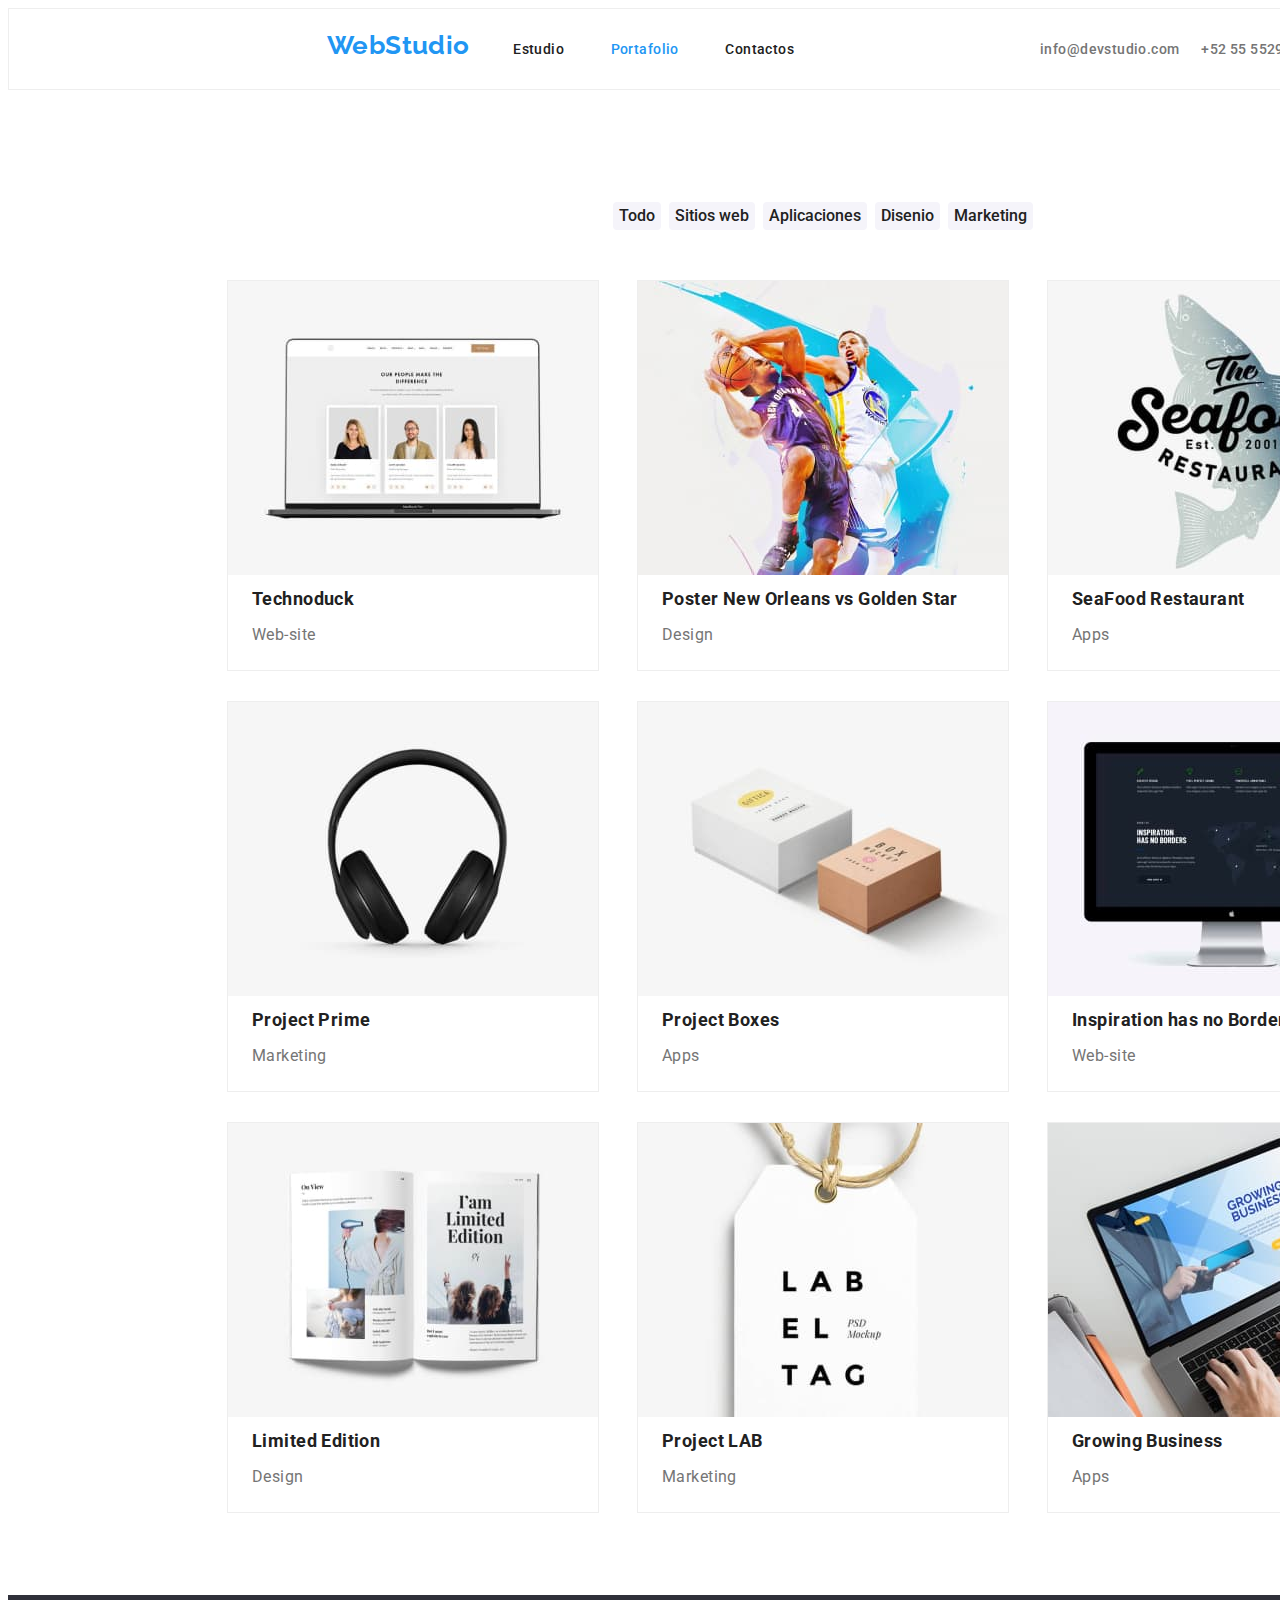
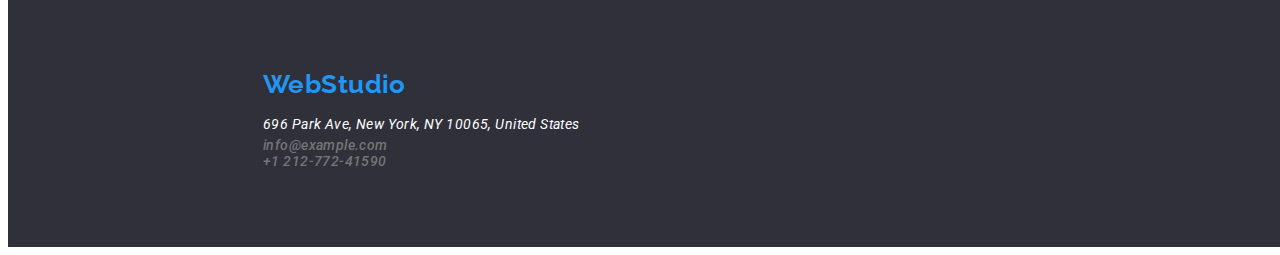
==== portfolio.html @ 9cf66648 "All changes updated" ====
<!DOCTYPE html>
<html lang="en">
  <head>
    <meta charset="UTF-8" />
    <meta http-equiv="X-UA-Compatible" content="IE=edge" />
    <meta name="viewport" content="width=device-width, initial-scale=1.0" />
    <title>Document</title>
    <link rel="stylesheet" href="./css/styles.css" />
    <link rel="stylesheet" href="index.html" />
  </head>
  <body class="body">
    <header class="header container">
      <nav>
        <a class="main_title decoration" href="index.html">WebStudio</a>
        <ul class="list_navigation style">
          <li class="button_nav decoration"><a class="button_links decoration" href="index.html">Estudio</a></li>
          <li class="button_nav decoration"><a class="button_links decoration current" href="portfolio.html">Portafolio</a></li>
          <li class="button_nav decoration"><a class="button_links decoration" href="#">Contactos</a></li>
        </ul>
      </nav>
      <ul class="list_contacts style">
        <li><a class="contacts_link decoration" href="mailto:info@devstudio.com">info@devstudio.com</a></li>
        <li><a class="contacts_link decoration" href="tel:+525555296000">+52 55 5529 6000</a></li>
      </ul>
    </header>
    <main>
      <section>
        <ul class="list_options container style">
          <li><button class="main_option" type="button">Todo</button></li>
          <li><button class="main_option" type="button">Sitios web</button></li>
          <li><button class="main_option" type="button">Aplicaciones</button></li>
          <li><button class="main_option" type="button">Disenio</button></li>
          <li><button class="main_option" type="button">Marketing</button></li>
        </ul>
        <ul class="list_images container style">
          <li class="images_items">
            <img
              src="./img/Project1WebsiteTechnoduck.jpg"
              alt="A laptop showing a Web-site"
              width="370"
              height="294"
            />
            <h3 class="main_article text_article">Technoduck</h3>
            <p class="article_name text_article">Web-site</p>
          </li>
          <li class="images_items">
            <img
              src="./img/Project2DesignPoster.jpg"
              alt="Two players playing basketball"
              width="370"
              height="294"
            />
            <h3 class="main_article text_article">Poster New Orleans vs Golden Star</h3>
            <p class="article_name text_article">Design</p>
          </li>
          <li class="images_items">
            <img
              src="./img/Project3AppsRestaurant.jpg"
              alt="An advertisement of a seafood restaurant"
              width="370"
              height="294"
            />
            <h3 class="main_article text_article">SeaFood Restaurant</h3>
            <p class="article_name text_article">Apps</p>
          </li>
          <li class="images_items">
            <img
              src="./img/Project4MarketingPrime.jpg"
              alt="A set of Black headphones"
              width="370"
              height="294"
            />
            <h3 class="main_article text_article">Project Prime</h3>
            <p class="article_name text_article">Marketing</p>
          </li>
          <li class="images_items">
            <img
              src="./img/Project5AppsBoxes.jpg"
              alt="A big white box next to a smaller brown one"
              width="370"
              height="294"
            />
            <h3 class="main_article text_article">Project Boxes</h3>
            <p class="article_name text_article">Apps</p>
          </li>
          <li class="images_items">
            <img
              src="./img/Project6WebsiteInspiration.jpg"
              alt="An IMac showing a map in black"
              width="370"
              height="294"
            />
            <h3 class="main_article text_article">Inspiration has no Borders</h3>
            <p class="article_name text_article">Web-site</p>
          </li>
          <li class="images_items">
            <img
              src="./img/Project7DesignLimited.jpg"
              alt="A wide open white magazine"
              width="370"
              height="294"
            />
            <h3 class="main_article text_article">Limited Edition</h3>
            <p class="article_name text_article">Design</p>
          </li>
          <li class="images_items">
            <img src="./img/Project8MarketingLab.jpg" alt="a white tag" width="370" height="294" />
            <h3 class="main_article text_article">Project LAB</h3>
            <p class="article_name text_article">Marketing</p>
          </li>
          <li class="images_items">
            <img
              src="./img/project9AppsBusiness.jpg"
              alt="two ahnds typing on a macbook"
              width="370"
              height="294"
            />
            <h3 class="main_article text_article">Growing Business</h3>
            <p class="article_name text_article">Apps</p>
          </li>
        </ul>
      </section>
    </main>
    <footer class="footer">
      <div class="footer_page container">
        <ul class="list_title style">
          <li><a class="main_title decoration" href="#">WebStudio</a></li>
        </ul>
        <address>
          <ul class="list_footer style">
            <li>
              <a
                class="address_map decoration"
                href="enlace_google_maps"
                target="_blank"
                rel="noopener noreferrer nofollow"
                >696 Park Ave, New York, NY 10065, United States</a
              >
            </li>
            <li><a class="contacts_link decoration" href="mailto:info@example.com">info@example.com</a></li>
            <li><a class="contacts_link decoration" href="tel:+1212-772-4150">+1 212-772-41590</a></li>
          </ul>
        </address>
      </div>  
    </footer>
  </body>
</html>
---- css/styles.css ----
@import url('https://fonts.googleapis.com/css2?family=Cherry+Bomb+One&family=Poppins:wght@300&family=Raleway:ital,wght@0,100;0,200;0,300;0,400;0,500;0,600;0,700;0,800;0,900;1,100;1,200;1,300;1,400;1,500;1,600;1,700;1,800;1,900&family=Roboto:ital,wght@0,100;0,300;0,400;0,500;0,700;0,900;1,100;1,300;1,400;1,500;1,700;1,900&display=swap');

@import url('https://fonts.googleapis.com/css2?family=Cherry+Bomb+One&family=Poppins:wght@300&family=Raleway:ital,wght@0,100;0,200;0,300;0,400;0,500;0,600;0,700;0,800;0,900;1,100;1,200;1,300;1,400;1,500;1,600;1,700;1,800;1,900&display=swap');

/* generals */
:root{
    --primary-color:rgb(33, 150, 243);
    --font-color:rgb(33, 33, 33);
    --detail-color:rgb(255, 255, 255);
    --inactive-color:rgb(117, 117, 117);
    --background-color-1: rgb(47, 48, 58);
    --background-color-2: rgb(245, 244, 250);
    --font-family-1: 'Roboto', sans-serif;
    --font-family-2: 'Raleway', sans-serif,'cherry Bomb One';
}

.container{
    width: 1200px;
    padding: 0px 215px 0px 215px;
    margin: 0px;
}

.body{
    font-family: var(--font-family-1);
    color: var(--primary-color);
    font-size:14px;
    letter-spacing: 0.03em;
    width: 1600px;
}

.style{
    list-style: none;
}

.decoration{
    text-decoration: none;
}

/* header */
.header{
    height: 80px;
    display: flex;
    justify-content: space-around;  
    align-items: center;
    border: 1px solid #eee;
}

.main_title{
    color: var(--primary-color);
    font-family: var(--font-family-2);
    font-weight: 700;
    font-size: 26px;
    line-height: 1.17;
    width: 696px;
}
.button_nav .button_links{
    color: var(--font-color);
    cursor: pointer ;
    font-weight: 500;
    line-height: 1.17;
}

.list_navigation{
    display: inline-flex;
    width: 281px;
    height: 16px;
    top: 32px;
    left: 453px;
    justify-content: space-between;
}

.button_nav .button_links:hover{
    color: var(--primary-color);
}

.button_nav .current {
    color: var(--primary-color);
}

.list_contacts{
    justify-content: space-between;
    display: inline-flex;
    width: 281px;
    height: 16px;
    top: 32px;
    left: 453px;
}

.contacts_link{
    color: var(--inactive-color);
    cursor: pointer ;
    font-weight: 500;
    line-height: 1.17;
}


.contacts_link:hover{
    color:var(--primary-color);
}

/* title */
.title{
    background: var(--background-color-1);
    width: 1600px;
    height: 600px;
    top: 80px;
    left: -4px;
    text-align: center;
    justify-content: center;
}

.title_text{
    line-height: 1.36;
    color: var(--detail-color);
    text-align: center;
    font-family: var(--font-family-1);
    font-size: 44px;
    font-style: normal;
    font-weight: 900;
    letter-spacing: 2.64px;
    text-transform: uppercase;
    padding: 200px 452px 40px 452px;
}

.button_title{
    color: var(--detail-color);
    background-color: var(--primary-color);
    cursor: pointer;
    font-family: var(--font-family-1);
    font-weight: 700;
    font-size: 16px;
    line-height: 1.87;
    border-radius: 4px;
    width: 261px;
    height: 50px;
}

.button_title:hover{
    background-color: var(--detail-color);
    color: var(--primary-color);
} 

/* section 1 services */
.service{
    font-weight: 700;
    color: var(--font-color);
    line-height: 1.17;
}

.list_service{
    display: flex;
    padding-top: 95px;
}

.service_box{
   margin: 15px;
}

.service_description{
    font-weight: 400;
    color: var(--inactive-color);
    line-height: 1.71;
}

/* section 2  services images*/
.list_images{
    display: flex;
    padding-bottom: 94px;
    gap: 30.26px;
}

.images_title{
    color: var(--font-color);
    font-weight: 700;
    font-size: 36px;
    line-height: 1.17;
    text-align: center;
    padding-bottom: 55.05px;
    padding-top: 94px;
}

.images_what_we_do{
    width: 370px;
    height: 294px;
    top: 1061px;
}

/* section 3 team */
.team{
    background-color: var(--background-color-2);
    width: 1600px;
    height: 648px;
    top: 1510px;
}

.list_team{
    display: flex;
    justify-content: space-around;
    justify-items: center;
    align-items: center;
    gap: 37px;
}

.team_title{
    color: var(--font-color);
    font-weight: 700;
    font-size: 36px;
    line-height: 1.17;
    text-align: center;
    padding-top: 94px;
    padding-bottom: 50px;
}

.team_image{
    width: 270px;
    height: 260px;
    top: 1365px;
}

.team_name{
    color: var(--font-color);
    font-weight: 500;
    font-size: 16px;
    line-height: 1.17;
}

.team_job{
    color: var(--inactive-color);
    font-weight: 400;
    font-size: 16px;
    line-height: 1.17;
}

.image_card{
    background-color: var(--detail-color);
    text-align: center;
    box-shadow: 0px 2px 1px 0px rgba(0, 0, 0, 0.20);
}

.list_team .image_card{
    width: 270px;
    height: 368px;
}

/* footer */
.address_map{
    color: var(--detail-color);
    font-weight: 400;
    line-height: 1.71;
}

.address_map:hover{
    color:var(--primary-color);
}

.footer{
    background-color: var(--background-color-1);
    height: 252px;
    width: 1600px;
}

.footer_page{
    padding-top: 60px;
    padding-bottom: 60px;
}

/* portfolio */

.main_option{
    font-family: var(--font-family-1);
    color: var(--font-color);
    font-size: 16px;
    font-weight: 500;
    line-height: 1.62;
    text-align: center;
    background-color: var(--background-color-2);
    border: none;
    border-radius: 4px;
}

.list_options{
    display: flex;
    justify-content: center;
    padding-top: 112px;
    padding-bottom: 50px;
    gap: 8px;
}

.list_images{
    display: flex;
    flex-wrap: wrap;
    justify-content:space-around;
    padding-bottom: 82px;
    gap: 30px;
}

.images_items{
    background-color: var(--detail-color);
    border: 1px solid #eee;
}

.images_items:hover{
    box-shadow: 1px 2px rgba(238, 238, 238, 1)
}

.main_option:hover{
    color: var(--detail-color);
    background-color: var(--primary-color);
}

.main_article{
    color: var(--font-color);
    font-size: 18px;
    font-weight: 700;
    line-height: 2px;
}

.article_name{
    color: var(--inactive-color);
    font-weight: 400;
    font-size: 16px;
    line-height: 1.87;
}

.text_article{
    margin: 20px 24px;
}
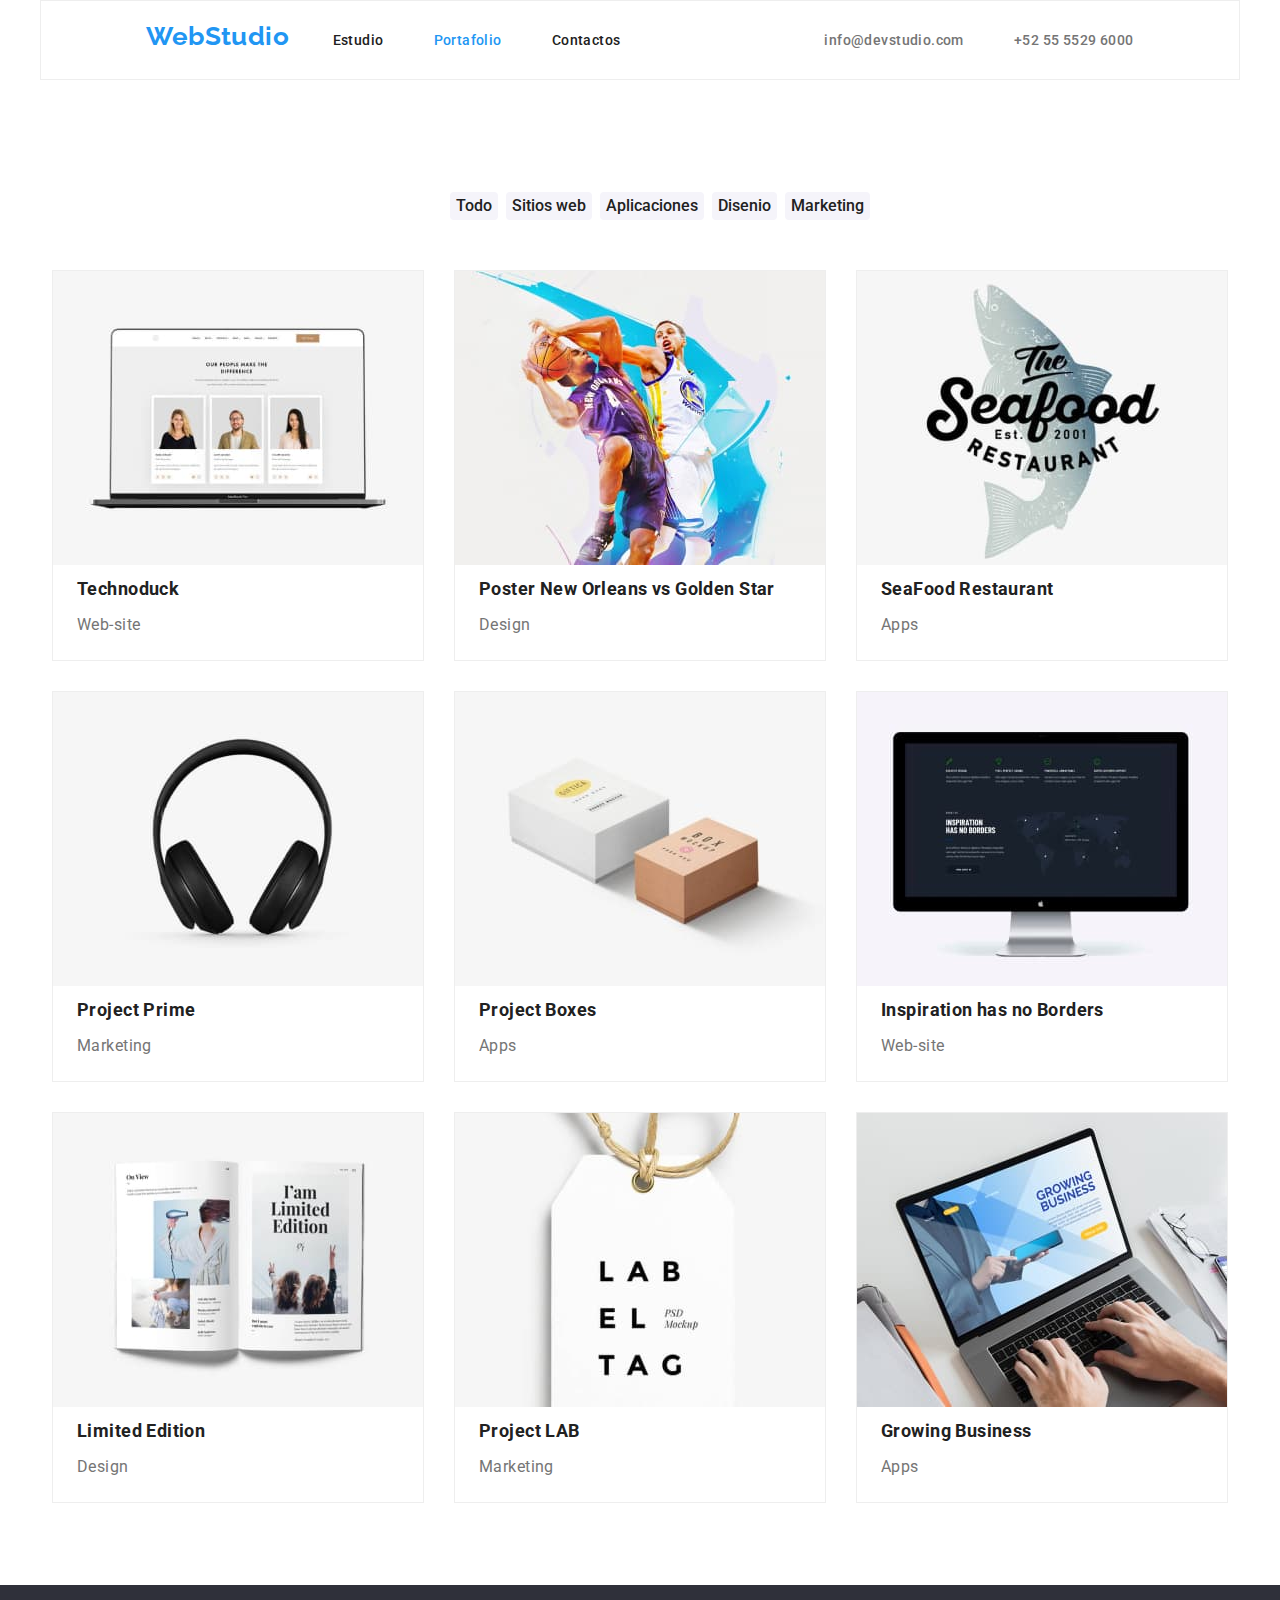
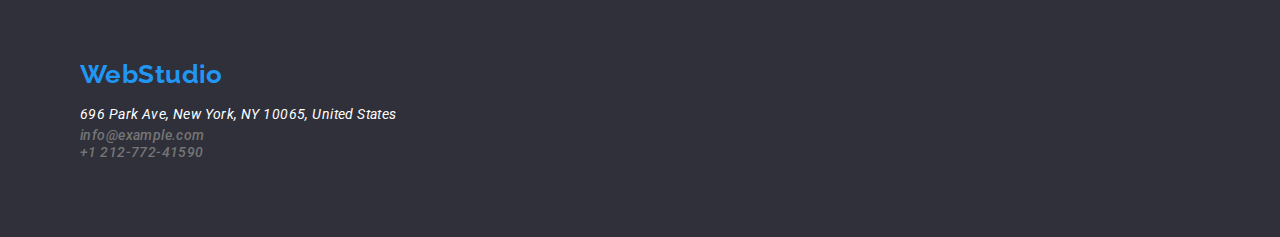
==== commit 42965b81: "errors corrected, #2" ====
--- a/portfolio.html
+++ b/portfolio.html
@@ -5,6 +5,9 @@
     <meta http-equiv="X-UA-Compatible" content="IE=edge" />
     <meta name="viewport" content="width=device-width, initial-scale=1.0" />
     <title>Document</title>
+    <link
+    rel="stylesheet"
+    href="https://cdnjs.cloudflare.com/ajax/libs/modern-normalize/1.0.0/modern-normalize.min.css"/>
     <link rel="stylesheet" href="./css/styles.css" />
     <link rel="stylesheet" href="index.html" />
   </head>
@@ -13,13 +16,23 @@
       <nav>
         <a class="main_title decoration" href="index.html">WebStudio</a>
         <ul class="list_navigation style">
-          <li class="button_nav decoration"><a class="button_links decoration" href="index.html">Estudio</a></li>
-          <li class="button_nav decoration"><a class="button_links decoration current" href="portfolio.html">Portafolio</a></li>
-          <li class="button_nav decoration"><a class="button_links decoration" href="#">Contactos</a></li>
+          <li class="button_nav decoration">
+            <a class="button_links decoration" href="index.html">Estudio</a>
+          </li>
+          <li class="button_nav decoration">
+            <a class="button_links decoration current" href="portfolio.html">Portafolio</a>
+          </li>
+          <li class="button_nav decoration">
+            <a class="button_links decoration" href="#">Contactos</a>
+          </li>
         </ul>
       </nav>
       <ul class="list_contacts style">
-        <li><a class="contacts_link decoration" href="mailto:info@devstudio.com">info@devstudio.com</a></li>
+        <li>
+          <a class="contacts_link decoration" href="mailto:info@devstudio.com"
+            >info@devstudio.com</a
+          >
+        </li>
         <li><a class="contacts_link decoration" href="tel:+525555296000">+52 55 5529 6000</a></li>
       </ul>
     </header>
@@ -137,11 +150,17 @@
                 >696 Park Ave, New York, NY 10065, United States</a
               >
             </li>
-            <li><a class="contacts_link decoration" href="mailto:info@example.com">info@example.com</a></li>
-            <li><a class="contacts_link decoration" href="tel:+1212-772-4150">+1 212-772-41590</a></li>
+            <li>
+              <a class="contacts_link decoration" href="mailto:info@example.com"
+                >info@example.com</a
+              >
+            </li>
+            <li>
+              <a class="contacts_link decoration" href="tel:+1212-772-4150">+1 212-772-41590</a>
+            </li>
           </ul>
         </address>
-      </div>  
+      </div>
     </footer>
   </body>
 </html>
--- a/css/styles.css
+++ b/css/styles.css
@@ -16,8 +16,7 @@
 
 .container{
     width: 1200px;
-    padding: 0px 215px 0px 215px;
-    margin: 0px;
+    margin: 0 auto;
 }
 
 .body{
@@ -25,7 +24,6 @@
     color: var(--primary-color);
     font-size:14px;
     letter-spacing: 0.03em;
-    width: 1600px;
 }
 
 .style{
@@ -67,6 +65,7 @@
     top: 32px;
     left: 453px;
     justify-content: space-between;
+    gap: 50px;
 }
 
 .button_nav .button_links:hover{
@@ -79,11 +78,8 @@
 
 .list_contacts{
     justify-content: space-between;
-    display: inline-flex;
-    width: 281px;
-    height: 16px;
-    top: 32px;
-    left: 453px;
+    display: flex;
+    gap: 50px;
 }
 
 .contacts_link{
@@ -101,12 +97,12 @@
 /* title */
 .title{
     background: var(--background-color-1);
-    width: 1600px;
-    height: 600px;
-    top: 80px;
-    left: -4px;
+    padding: 200px 0;
+    display: flex;
     text-align: center;
     justify-content: center;
+    flex-direction: column;
+    align-items: center;
 }
 
 .title_text{
@@ -119,7 +115,7 @@
     font-weight: 900;
     letter-spacing: 2.64px;
     text-transform: uppercase;
-    padding: 200px 452px 40px 452px;
+    width: 696px;
 }
 
 .button_title{
@@ -163,7 +159,7 @@
 }
 
 /* section 2  services images*/
-.list_images{
+.list_image{
     display: flex;
     padding-bottom: 94px;
     gap: 30.26px;
@@ -188,7 +184,6 @@
 /* section 3 team */
 .team{
     background-color: var(--background-color-2);
-    width: 1600px;
     height: 648px;
     top: 1510px;
 }
@@ -256,7 +251,6 @@
 .footer{
     background-color: var(--background-color-1);
     height: 252px;
-    width: 1600px;
 }
 
 .footer_page{
@@ -289,9 +283,9 @@
 .list_images{
     display: flex;
     flex-wrap: wrap;
-    justify-content:space-around;
-    padding-bottom: 82px;
+    padding: 0 0 82px 0;
     gap: 30px;
+    justify-content: center;
 }
 
 .images_items{
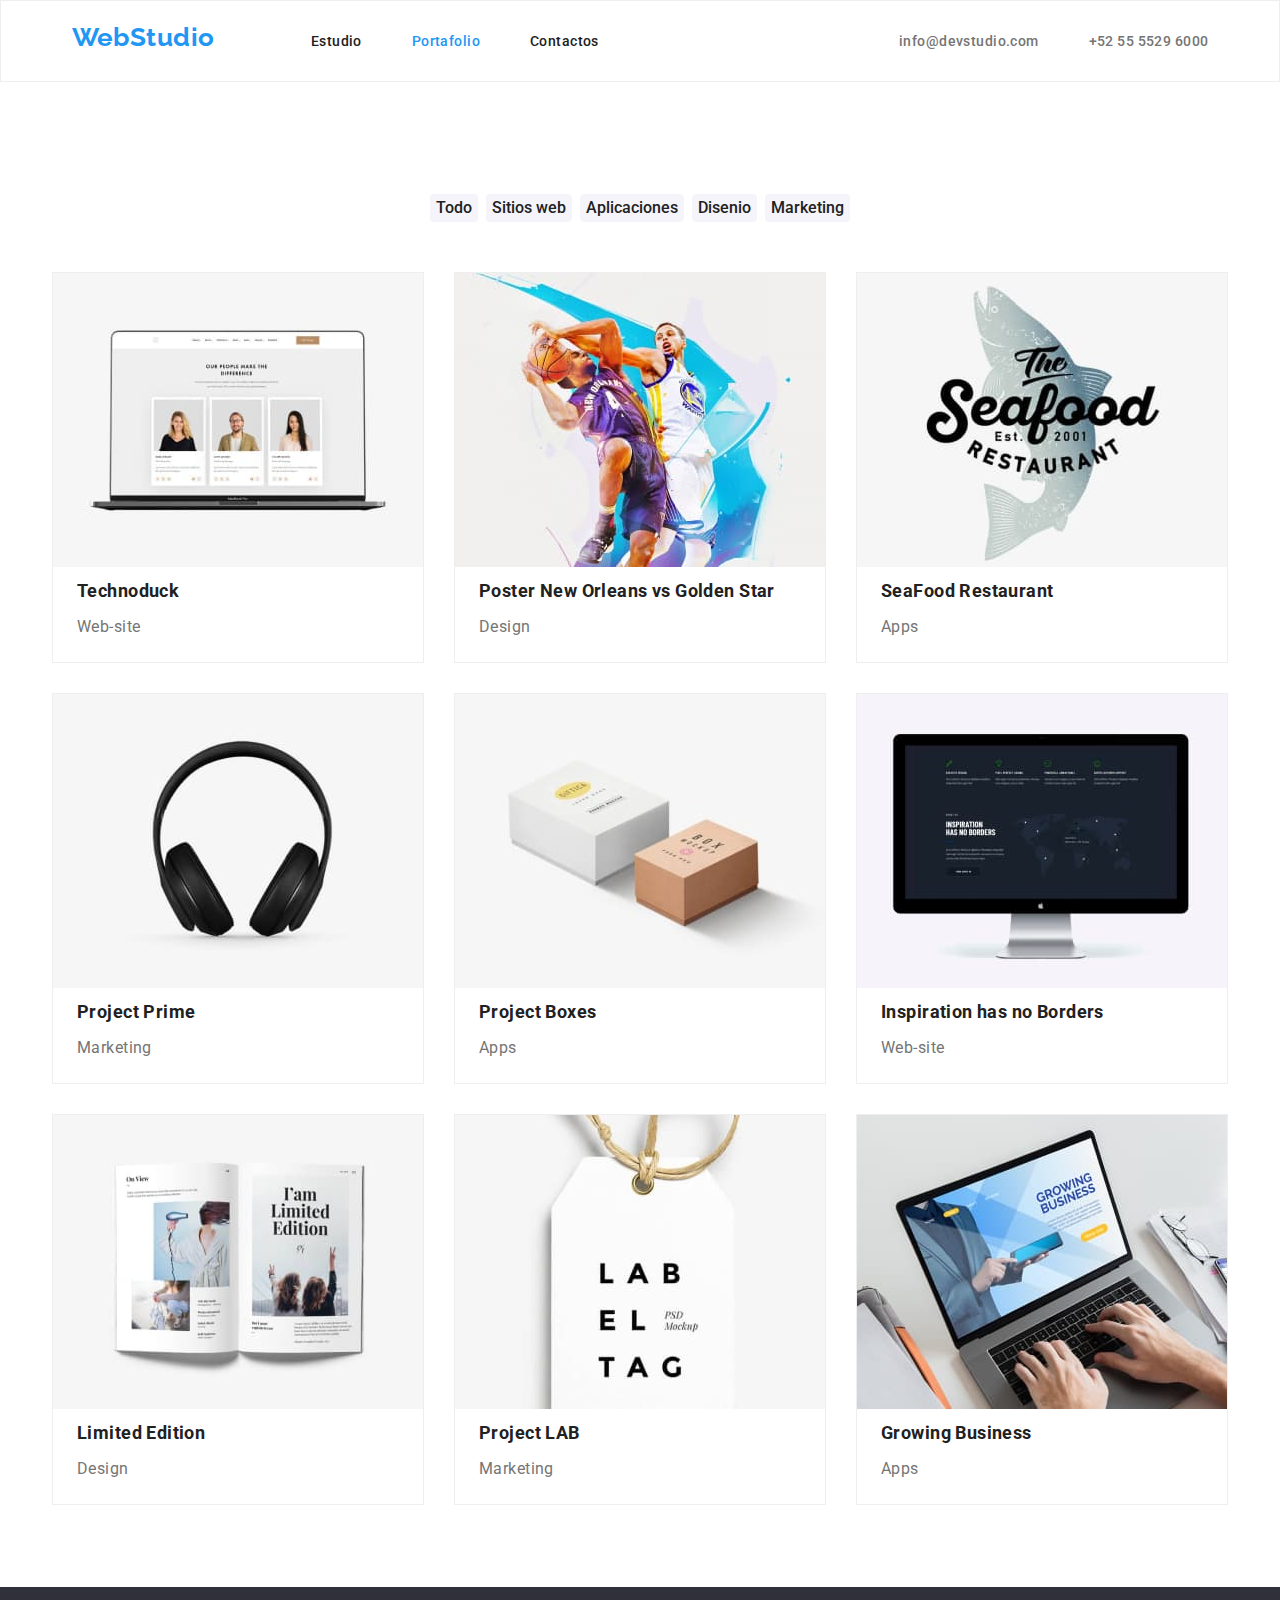
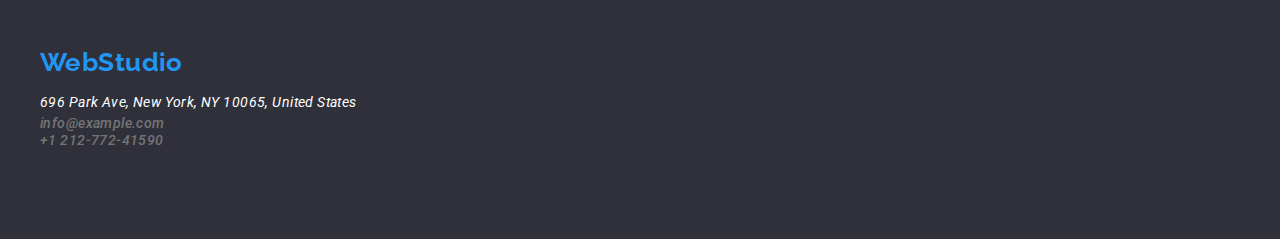
==== commit 12cbe6d6: "boxes, sections and lists dimentions corrected" ====
--- a/portfolio.html
+++ b/portfolio.html
@@ -12,29 +12,31 @@
     <link rel="stylesheet" href="index.html" />
   </head>
   <body class="body">
-    <header class="header container">
-      <nav>
-        <a class="main_title decoration" href="index.html">WebStudio</a>
-        <ul class="list_navigation style">
-          <li class="button_nav decoration">
-            <a class="button_links decoration" href="index.html">Estudio</a>
+    <header class="header">
+      <div class="header_topbar container">
+        <nav>
+          <a class="main_title decoration" href="index.html">WebStudio</a>
+          <ul class="list_navigation style">
+            <li class="button_nav decoration">
+              <a class="button_links decoration" href="index.html">Estudio</a>
+            </li>
+            <li class="button_nav decoration">
+              <a class="button_links decoration current" href="portfolio.html">Portafolio</a>
+            </li>
+            <li class="button_nav decoration">
+              <a class="button_links decoration" href="#">Contactos</a>
+            </li>
+          </ul>
+        </nav>
+        <ul class="list_contacts style">
+          <li>
+            <a class="contacts_link decoration" href="mailto:info@devstudio.com"
+              >info@devstudio.com</a
+            >
           </li>
-          <li class="button_nav decoration">
-            <a class="button_links decoration current" href="portfolio.html">Portafolio</a>
-          </li>
-          <li class="button_nav decoration">
-            <a class="button_links decoration" href="#">Contactos</a>
-          </li>
+          <li><a class="contacts_link decoration" href="tel:+525555296000">+52 55 5529 6000</a></li>
         </ul>
-      </nav>
-      <ul class="list_contacts style">
-        <li>
-          <a class="contacts_link decoration" href="mailto:info@devstudio.com"
-            >info@devstudio.com</a
-          >
-        </li>
-        <li><a class="contacts_link decoration" href="tel:+525555296000">+52 55 5529 6000</a></li>
-      </ul>
+      </div>  
     </header>
     <main>
       <section>
--- a/css/styles.css
+++ b/css/styles.css
@@ -28,6 +28,7 @@
 
 .style{
     list-style: none;
+    padding: 0;
 }
 
 .decoration{
@@ -36,11 +37,13 @@
 
 /* header */
 .header{
+    border: 1px solid #eee;
+}
+.header_topbar{
     height: 80px;
     display: flex;
     justify-content: space-around;  
     align-items: center;
-    border: 1px solid #eee;
 }
 
 .main_title{
@@ -50,7 +53,9 @@
     font-size: 26px;
     line-height: 1.17;
     width: 696px;
-}
+    margin-right: 93px;
+}
+
 .button_nav .button_links{
     color: var(--font-color);
     cursor: pointer ;
@@ -60,11 +65,11 @@
 
 .list_navigation{
     display: inline-flex;
+    justify-content: space-between;
     width: 281px;
     height: 16px;
     top: 32px;
     left: 453px;
-    justify-content: space-between;
     gap: 50px;
 }
 
@@ -80,6 +85,7 @@
     justify-content: space-between;
     display: flex;
     gap: 50px;
+    margin-left: 244px;
 }
 
 .contacts_link{
@@ -137,7 +143,11 @@
 } 
 
 /* section 1 services */
-.service{
+.services{
+    padding-top: 95px;
+}
+
+.service_name{
     font-weight: 700;
     color: var(--font-color);
     line-height: 1.17;
@@ -145,7 +155,7 @@
 
 .list_service{
     display: flex;
-    padding-top: 95px;
+    gap: 30px;
 }
 
 .service_box{
@@ -161,7 +171,6 @@
 /* section 2  services images*/
 .list_image{
     display: flex;
-    padding-bottom: 94px;
     gap: 30.26px;
 }
 
@@ -171,8 +180,11 @@
     font-size: 36px;
     line-height: 1.17;
     text-align: center;
-    padding-bottom: 55.05px;
-    padding-top: 94px;
+    margin-bottom: 55.05px;
+}
+
+.about{
+    padding: 94px 0 94px;
 }
 
 .images_what_we_do{
@@ -186,6 +198,7 @@
     background-color: var(--background-color-2);
     height: 648px;
     top: 1510px;
+    padding: 94px 215px;
 }
 
 .list_team{
@@ -202,8 +215,7 @@
     font-size: 36px;
     line-height: 1.17;
     text-align: center;
-    padding-top: 94px;
-    padding-bottom: 50px;
+    margin-bottom: 50px;
 }
 
 .team_image{
@@ -217,6 +229,8 @@
     font-weight: 500;
     font-size: 16px;
     line-height: 1.17;
+    margin-bottom: 10px;
+    margin-top: 30px;
 }
 
 .team_job{
@@ -224,12 +238,14 @@
     font-weight: 400;
     font-size: 16px;
     line-height: 1.17;
+    margin: 0;
 }
 
 .image_card{
     background-color: var(--detail-color);
     text-align: center;
     box-shadow: 0px 2px 1px 0px rgba(0, 0, 0, 0.20);
+    padding-bottom: 30px;
 }
 
 .list_team .image_card{
@@ -238,6 +254,11 @@
 }
 
 /* footer */
+.list_title{
+    margin-bottom: 9px;
+    margin-top: 0;
+}
+
 .address_map{
     color: var(--detail-color);
     font-weight: 400;
@@ -254,8 +275,7 @@
 }
 
 .footer_page{
-    padding-top: 60px;
-    padding-bottom: 60px;
+    padding: 60px 0;
 }
 
 /* portfolio */
@@ -275,8 +295,7 @@
 .list_options{
     display: flex;
     justify-content: center;
-    padding-top: 112px;
-    padding-bottom: 50px;
+    padding: 112px 0 50px;
     gap: 8px;
 }
 
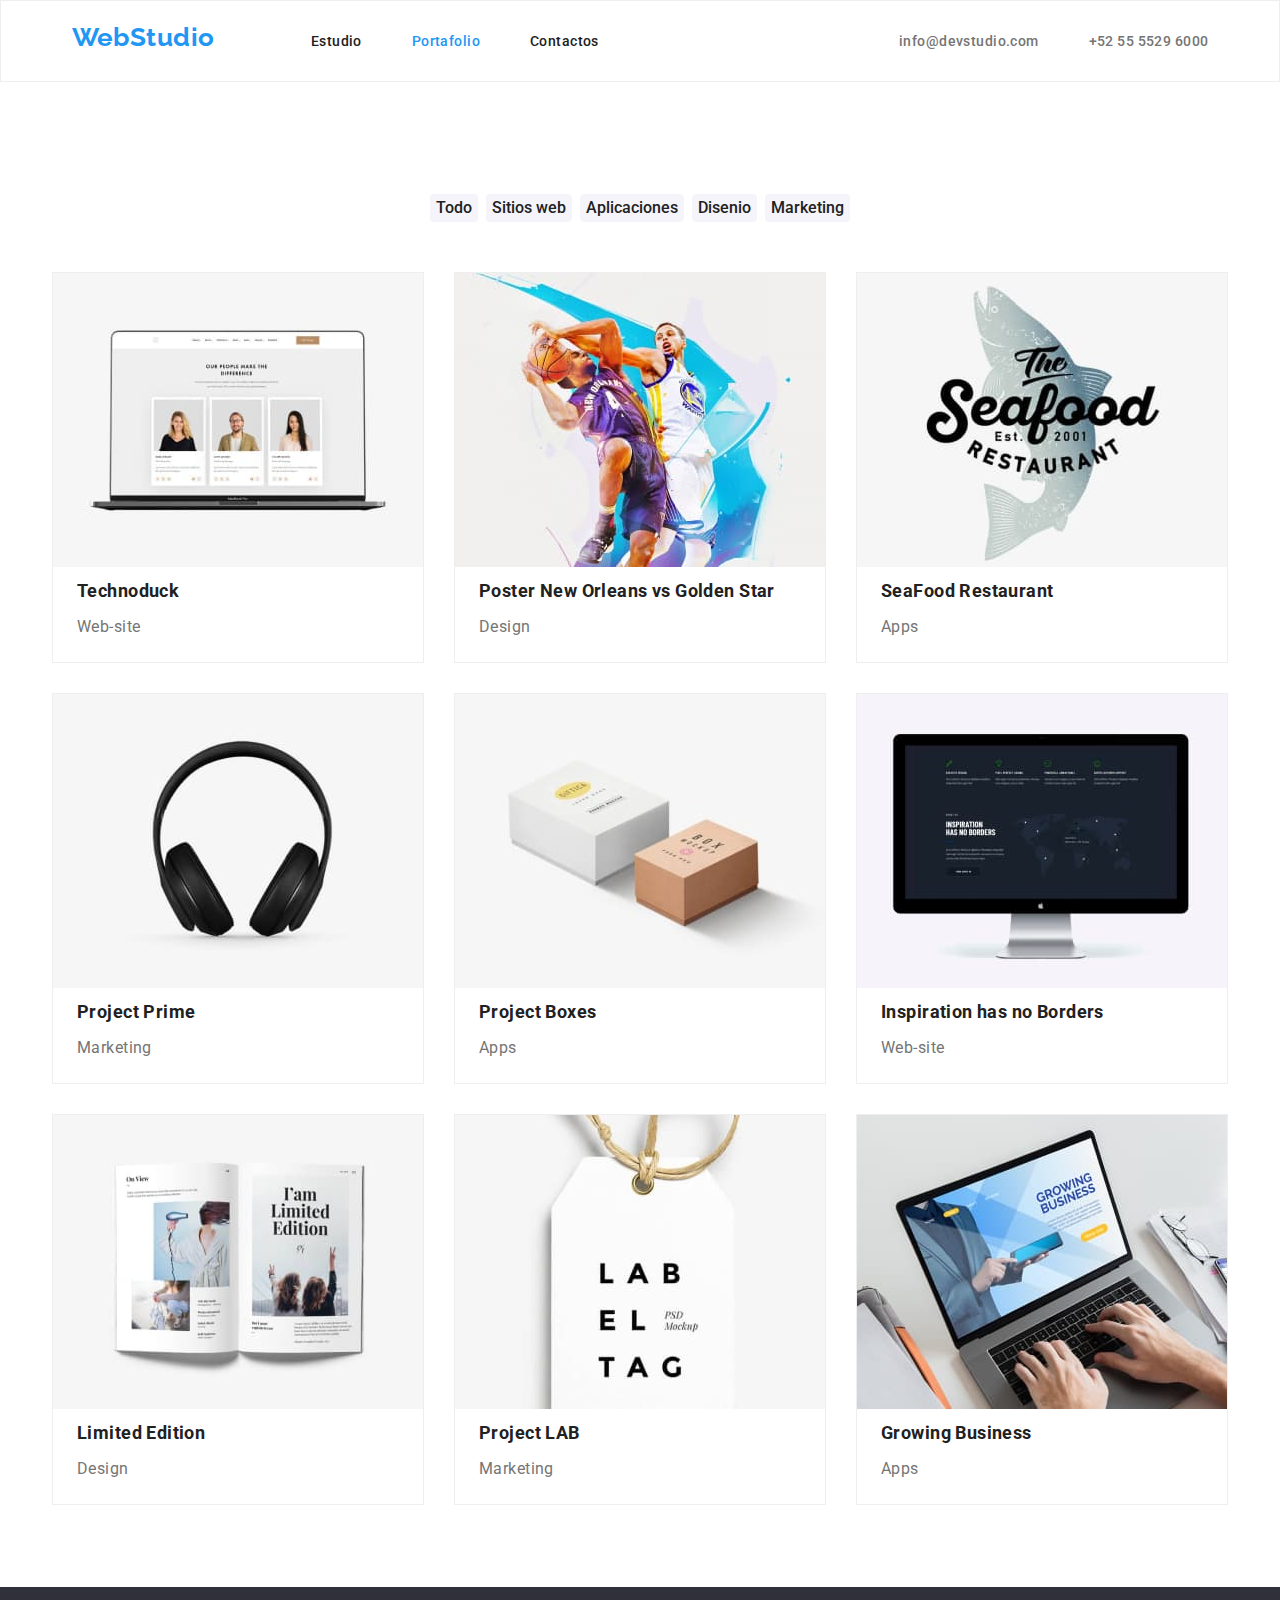
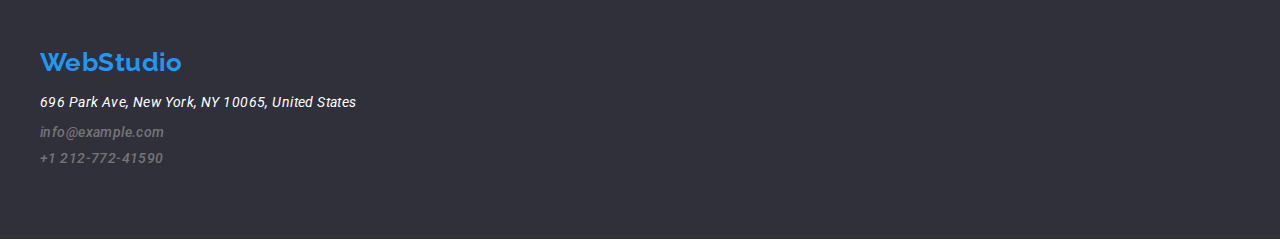
==== commit 890c6c8b: "boxes, sections and lists dimentions corrected" ====
--- a/portfolio.html
+++ b/portfolio.html
@@ -143,7 +143,7 @@
         </ul>
         <address>
           <ul class="list_footer style">
-            <li>
+            <li class="footer_text">
               <a
                 class="address_map decoration"
                 href="enlace_google_maps"
@@ -152,12 +152,12 @@
                 >696 Park Ave, New York, NY 10065, United States</a
               >
             </li>
-            <li>
+            <li class="footer_text">
               <a class="contacts_link decoration" href="mailto:info@example.com"
                 >info@example.com</a
               >
             </li>
-            <li>
+            <li class="footer_text">
               <a class="contacts_link decoration" href="tel:+1212-772-4150">+1 212-772-41590</a>
             </li>
           </ul>
--- a/css/styles.css
+++ b/css/styles.css
@@ -265,6 +265,10 @@
     line-height: 1.71;
 }
 
+.footer_text{
+    margin-bottom: 9px;
+}
+
 .address_map:hover{
     color:var(--primary-color);
 }
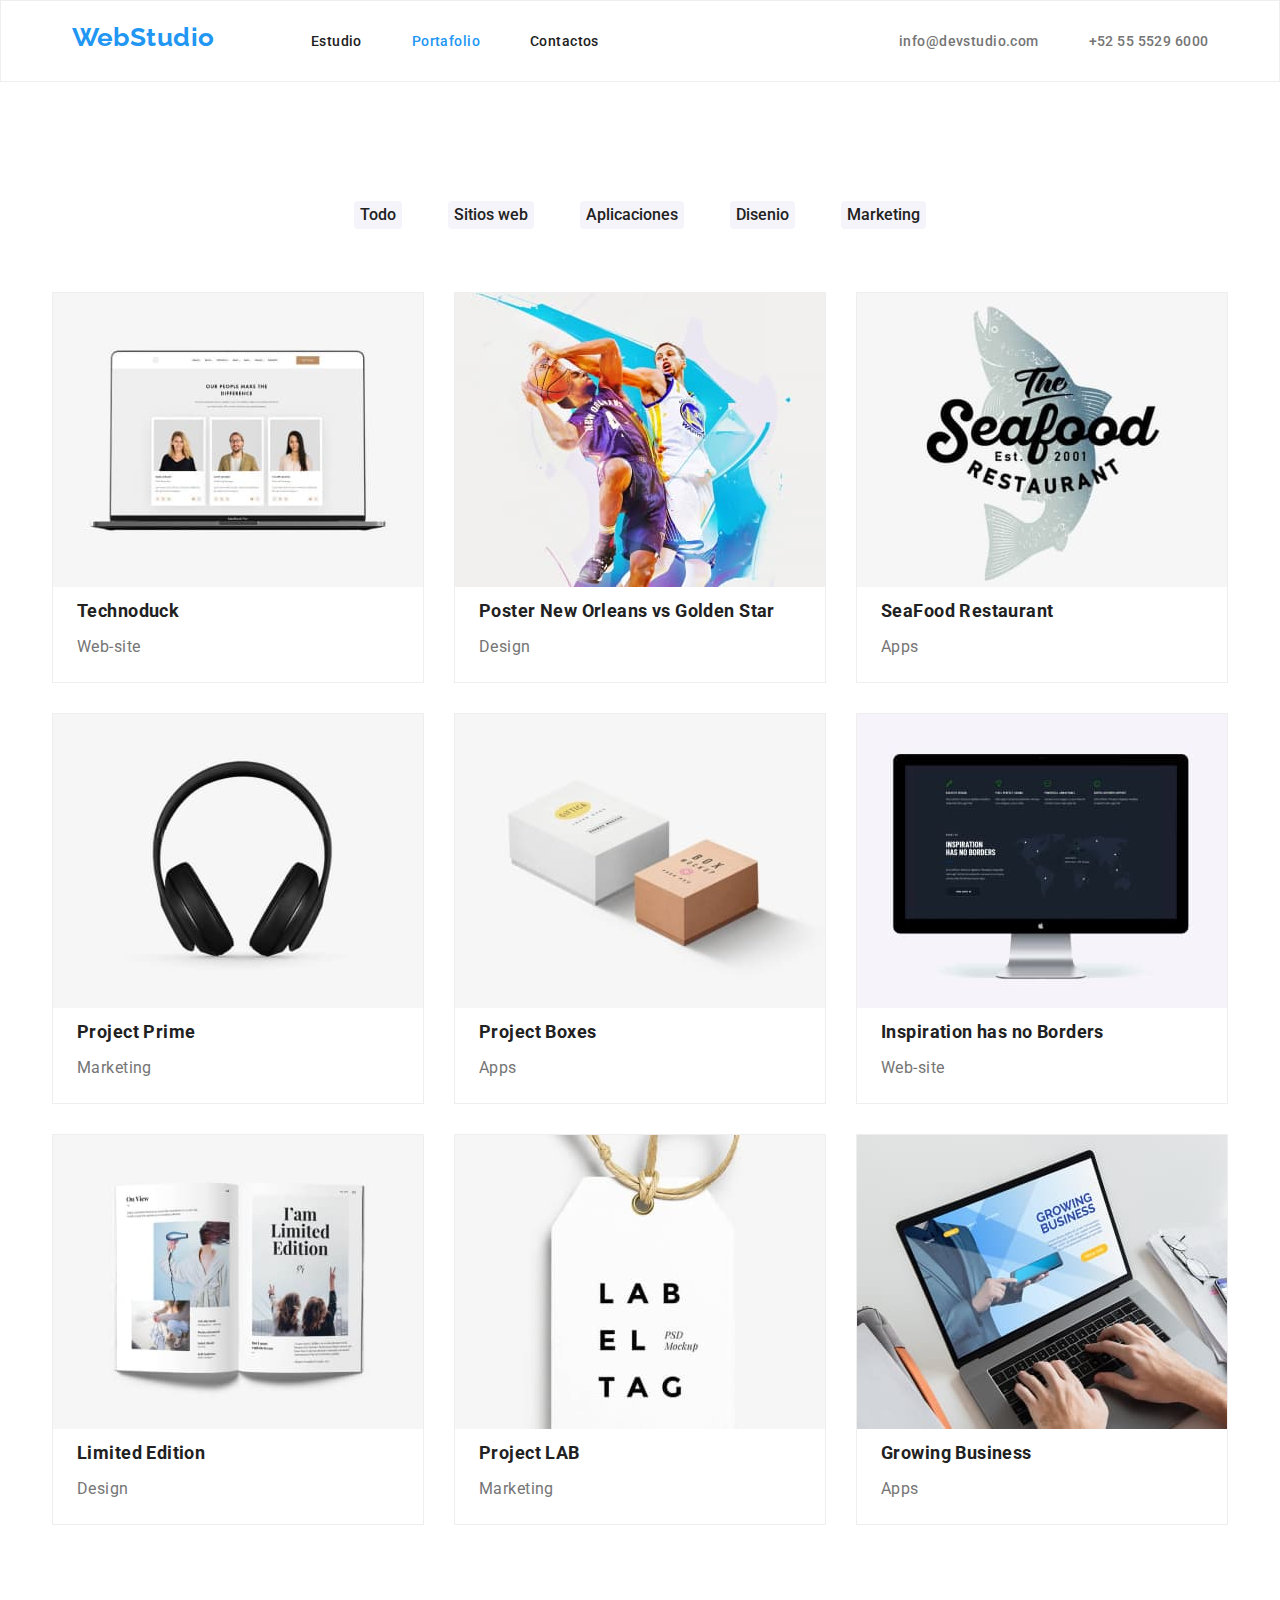
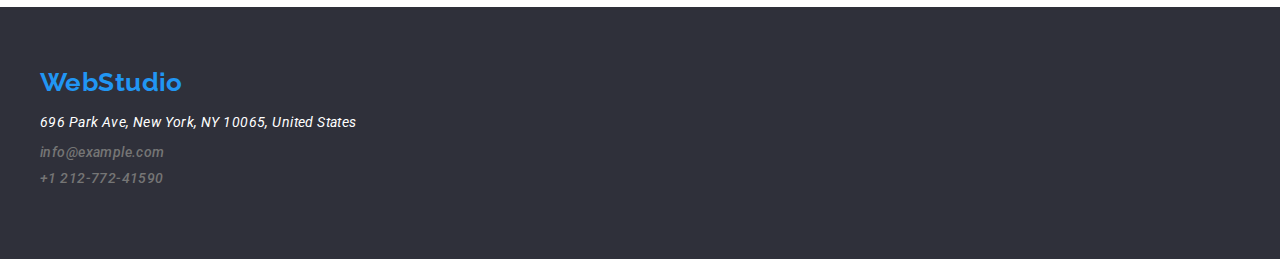
==== commit b7c94615: "New changes updated" ====
--- a/portfolio.html
+++ b/portfolio.html
@@ -39,7 +39,7 @@
       </div>  
     </header>
     <main>
-      <section>
+      <section class="portfolio_content">
         <ul class="list_options container style">
           <li><button class="main_option" type="button">Todo</button></li>
           <li><button class="main_option" type="button">Sitios web</button></li>
@@ -48,87 +48,79 @@
           <li><button class="main_option" type="button">Marketing</button></li>
         </ul>
         <ul class="list_images container style">
-          <li class="images_items">
+          <li class="images_items image">
             <img
               src="./img/Project1WebsiteTechnoduck.jpg"
               alt="A laptop showing a Web-site"
               width="370"
-              height="294"
             />
             <h3 class="main_article text_article">Technoduck</h3>
             <p class="article_name text_article">Web-site</p>
           </li>
-          <li class="images_items">
+          <li class="images_items image">
             <img
               src="./img/Project2DesignPoster.jpg"
               alt="Two players playing basketball"
               width="370"
-              height="294"
             />
             <h3 class="main_article text_article">Poster New Orleans vs Golden Star</h3>
             <p class="article_name text_article">Design</p>
           </li>
-          <li class="images_items">
+          <li class="images_items image">
             <img
               src="./img/Project3AppsRestaurant.jpg"
               alt="An advertisement of a seafood restaurant"
               width="370"
-              height="294"
             />
             <h3 class="main_article text_article">SeaFood Restaurant</h3>
             <p class="article_name text_article">Apps</p>
           </li>
-          <li class="images_items">
+          <li class="images_items image">
             <img
               src="./img/Project4MarketingPrime.jpg"
               alt="A set of Black headphones"
               width="370"
-              height="294"
             />
             <h3 class="main_article text_article">Project Prime</h3>
             <p class="article_name text_article">Marketing</p>
           </li>
-          <li class="images_items">
+          <li class="images_items image">
             <img
               src="./img/Project5AppsBoxes.jpg"
               alt="A big white box next to a smaller brown one"
               width="370"
-              height="294"
             />
             <h3 class="main_article text_article">Project Boxes</h3>
             <p class="article_name text_article">Apps</p>
           </li>
-          <li class="images_items">
+          <li class="images_items image">
             <img
               src="./img/Project6WebsiteInspiration.jpg"
               alt="An IMac showing a map in black"
               width="370"
-              height="294"
             />
             <h3 class="main_article text_article">Inspiration has no Borders</h3>
             <p class="article_name text_article">Web-site</p>
           </li>
-          <li class="images_items">
+          <li class="images_items image">
             <img
               src="./img/Project7DesignLimited.jpg"
               alt="A wide open white magazine"
               width="370"
-              height="294"
             />
             <h3 class="main_article text_article">Limited Edition</h3>
             <p class="article_name text_article">Design</p>
           </li>
-          <li class="images_items">
+          <li class="images_items image">
             <img src="./img/Project8MarketingLab.jpg" alt="a white tag" width="370" height="294" />
             <h3 class="main_article text_article">Project LAB</h3>
             <p class="article_name text_article">Marketing</p>
           </li>
-          <li class="images_items">
+          <li class="images_items image">
             <img
               src="./img/project9AppsBusiness.jpg"
               alt="two ahnds typing on a macbook"
               width="370"
-              height="294"
             />
             <h3 class="main_article text_article">Growing Business</h3>
             <p class="article_name text_article">Apps</p>
--- a/css/styles.css
+++ b/css/styles.css
@@ -35,6 +35,12 @@
     text-decoration: none;
 }
 
+.img {
+	display: block;
+	max-width: 100%;
+	height: auto;
+}
+
 /* header */
 .header{
     border: 1px solid #eee;
@@ -103,7 +109,7 @@
 /* title */
 .title{
     background: var(--background-color-1);
-    padding: 200px 0;
+    padding: 94px 0;
     display: flex;
     text-align: center;
     justify-content: center;
@@ -144,7 +150,7 @@
 
 /* section 1 services */
 .services{
-    padding-top: 95px;
+    padding: 94px 0;
 }
 
 .service_name{
@@ -184,13 +190,7 @@
 }
 
 .about{
-    padding: 94px 0 94px;
-}
-
-.images_what_we_do{
-    width: 370px;
-    height: 294px;
-    top: 1061px;
+    padding: 94px 0;
 }
 
 /* section 3 team */
@@ -198,7 +198,7 @@
     background-color: var(--background-color-2);
     height: 648px;
     top: 1510px;
-    padding: 94px 215px;
+    padding: 94px 0;
 }
 
 .list_team{
@@ -218,12 +218,6 @@
     margin-bottom: 50px;
 }
 
-.team_image{
-    width: 270px;
-    height: 260px;
-    top: 1365px;
-}
-
 .team_name{
     color: var(--font-color);
     font-weight: 500;
@@ -296,17 +290,23 @@
     border-radius: 4px;
 }
 
+.portfolio_content{
+    padding: 106px 0 82px 0;
+}
+
 .list_options{
     display: flex;
-    justify-content: center;
-    padding: 112px 0 50px;
+    justify-content: space-around;
+    align-items: center;
+    width: 611px;
+    height: 54px;
+    margin-bottom: 50px;
     gap: 8px;
 }
 
 .list_images{
     display: flex;
     flex-wrap: wrap;
-    padding: 0 0 82px 0;
     gap: 30px;
     justify-content: center;
 }
